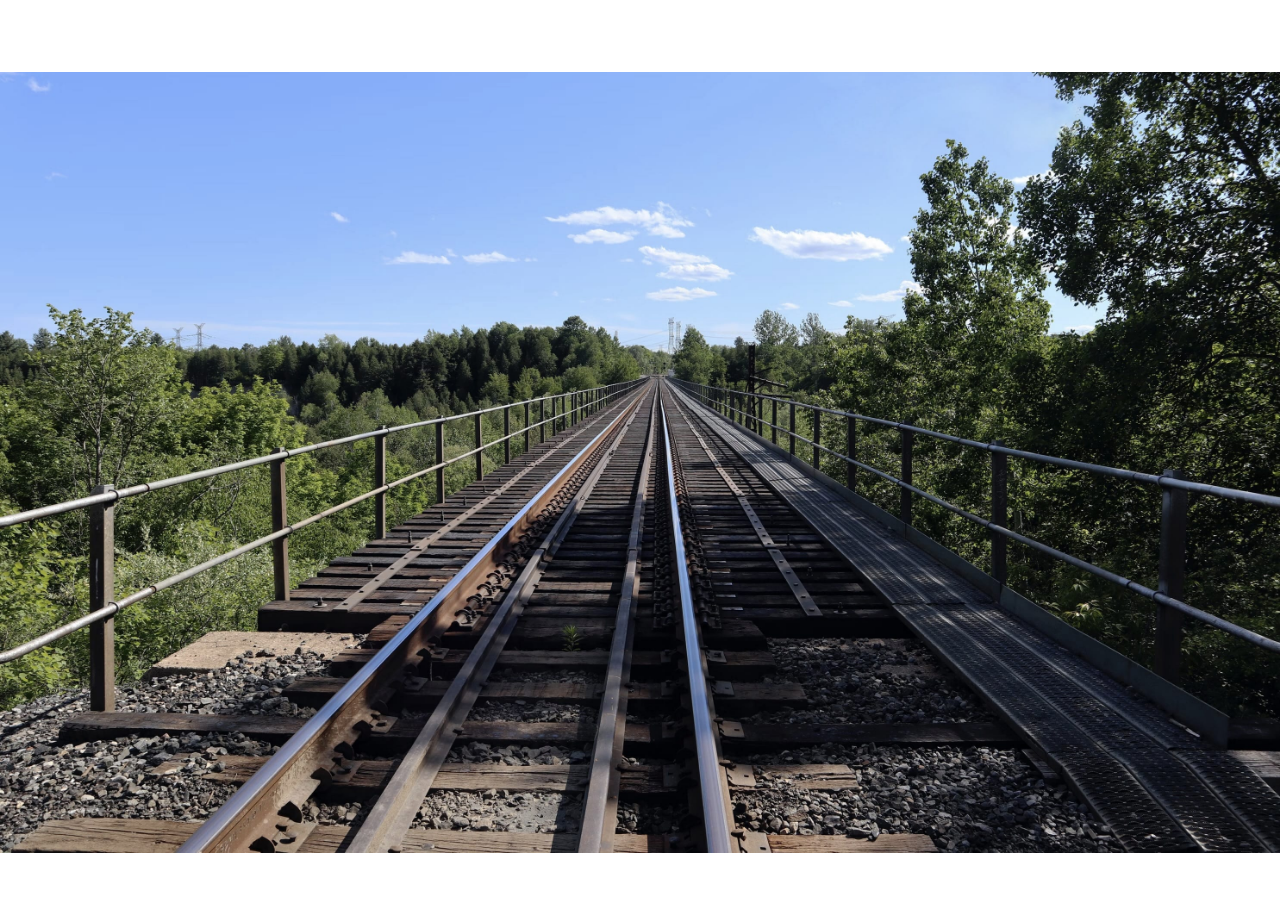
==== index.html @ 9d089712 "tickethack frontend" ====
<!DOCTYPE html>
<html lang="en">
<head>
    <meta charset="UTF-8">
    <meta name="viewport" content="width=device-width, initial-scale=1.0">
    <title>Tickethack</title>
    <link rel="stylesheet" href="style.css">
</head>
<body>

<div id="header"> </div>



    
</body>
</html>
---- style.css ----
body {
    margin: 0px;
    padding: 0px;
    background-image: url('./images/background.jpg');
    
   background-size: 100%;
  max-width: 100%;
  
    background-repeat:no-repeat;
    background-position:fixed;
    display: grid;
}

#header {
    background-color: white;
    width: 100%;
    height: 70px;
    border: 1px solid white
}
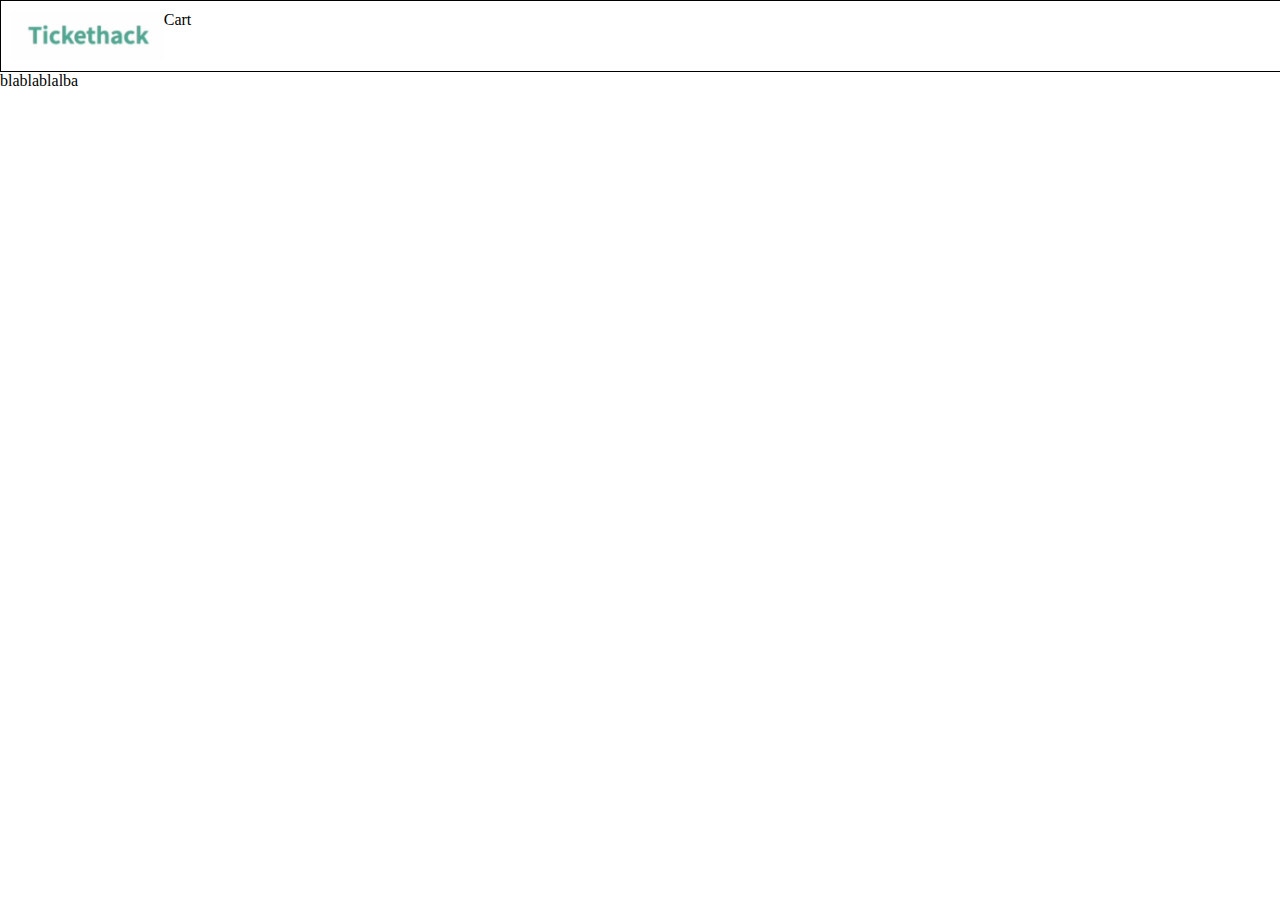
==== commit 0d902c7c: "main problem" ====
--- a/index.html
+++ b/index.html
@@ -8,8 +8,18 @@
 </head>
 <body>
 
-<div id="header"> </div>
+<div id="header">
+<img src="images/logo.png" id="logo"> 
 
+Cart
+
+
+</div>
+
+<div id="container">
+
+    blablablalba
+</div>
 
 
     
--- a/style.css
+++ b/style.css
@@ -1,19 +1,39 @@
 body {
-    margin: 0px;
-    padding: 0px;
-    background-image: url('./images/background.jpg');
-    
-   background-size: 100%;
-  max-width: 100%;
-  
-    background-repeat:no-repeat;
-    background-position:fixed;
-    display: grid;
+  margin: 0px;
+  padding: 0px;
 }
 
 #header {
-    background-color: white;
-    width: 100%;
-    height: 70px;
-    border: 1px solid white
-}+  background-color: white;
+  width: 100%;
+  height: 50px;
+  border: 1px solid black;
+  padding: 10px;
+  display: flex;
+  align-items: left;
+
+
+
+
+  
+
+
+}
+
+#logo {
+
+    
+  
+}
+
+#container {
+  /* background-image: url('./images/background.jpg');
+    height: 1080px;
+    width: 1080px;
+  
+ 
+    background-size: contain;
+    background-repeat: no-repeat;
+    background-position: center center;
+    background-attachment: fixed; */
+}
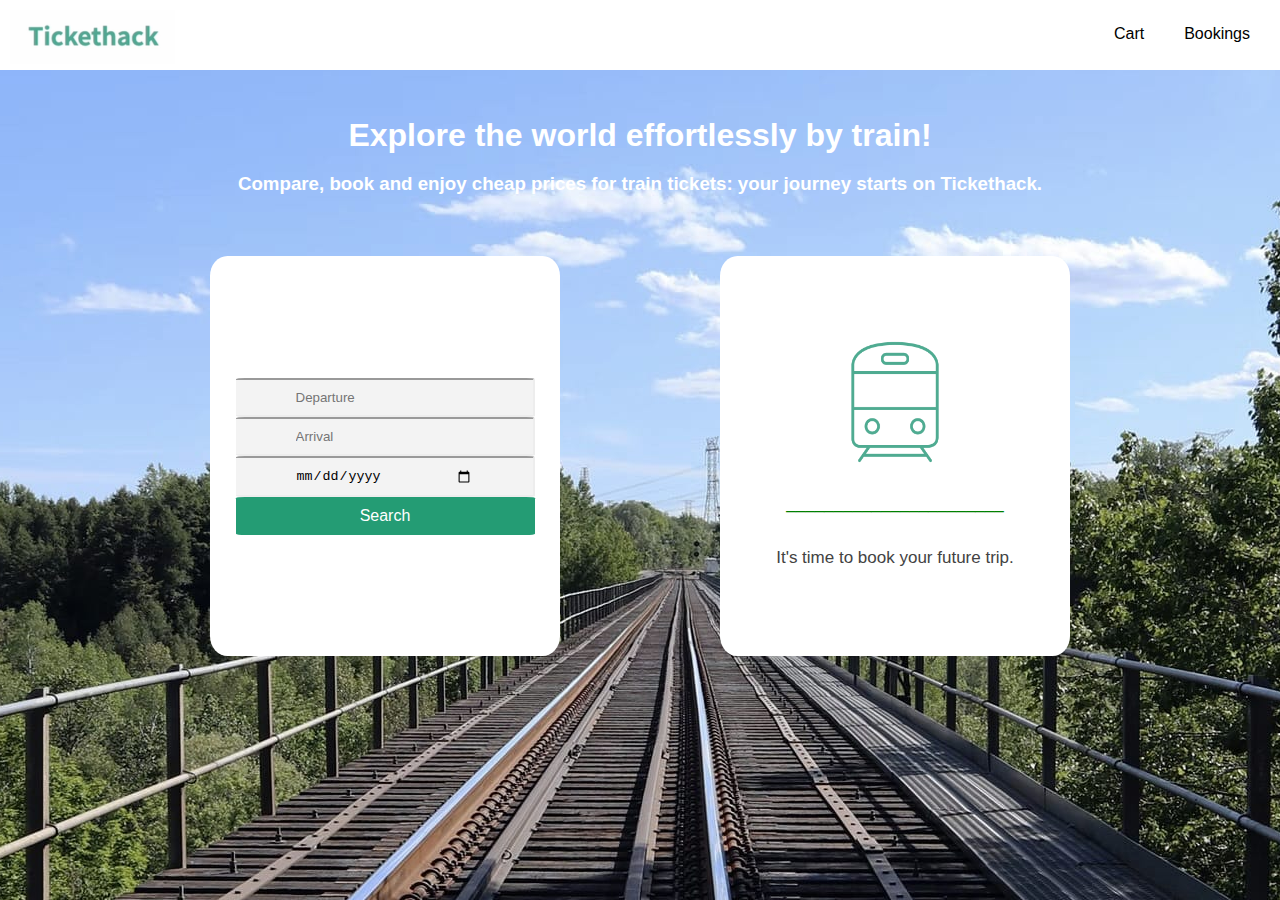
==== commit 70033712: "Amélioriation du front end" ====
--- a/index.html
+++ b/index.html
@@ -9,16 +9,39 @@
 <body>
 
 <div id="header">
-<img src="images/logo.png" id="logo"> 
 
-Cart
-
-
+    <a href="index.html">
+<img src="images/logo.png" id="logo" href="index.html"> </a>
+<div id="buttons">
+<a href="cart.html">Cart</a>&nbsp;&nbsp;&nbsp;&nbsp;&nbsp;&nbsp;&nbsp;&nbsp;
+<a href="bookings.html">Bookings</a>
+</div>
 </div>
 
 <div id="container">
+    <div id="maintext">
+    <h1>Explore the world effortlessly by train!</h1>
+    <h3>Compare, book and enjoy cheap prices for train tickets: your journey starts on Tickethack.</h1></div>
 
-    blablablalba
+<div id="blocks">
+<div id="row"><div class="forms">
+   <input type="text" placeholder="Departure" class="form">
+   <input type="text" placeholder="Arrival" class="form">
+   <input type="date" class="form">
+   <button type="button" class="searchbutton">Search</button>
+</div></div>
+
+<div id="row">
+   <img src="images/train.png" class="trainimage">
+    
+   <p class="line">_______________________</p><p>It's time to book your future trip.</p>
+</div>
+</div>
+
+
+
+
+
 </div>
 
 
--- a/style.css
+++ b/style.css
@@ -1,32 +1,52 @@
 body {
   margin: 0px;
   padding: 0px;
+  background-color: rgb(144, 218, 255);
+  background-image: url('./images/background.jpg');
+   
+  /* /* /* background-size: 300vh; */
+  
+  background-repeat: no-repeat;
+  background-position: center -300px;
+  
+  
+
 }
 
 #header {
   background-color: white;
   width: 100%;
   height: 50px;
-  border: 1px solid black;
+  /* border: 1px solid black; */
   padding: 10px;
   display: flex;
   align-items: left;
+  justify-content: space-between;
+}
 
-
-
-
-  
-
-
+a {
+  color: black;
+  font-style: normal;
+  text-decoration: none;
 }
 
 #logo {
+  max-width: 50%;
+}
 
-    
-  
+#buttons {
+  margin-top: 15px;
+  margin-right: 40px;
+  font-family: Arial, Helvetica, sans-serif;
 }
 
 #container {
+  display: flex;
+  align-items: center;
+  justify-content: center;
+  flex-direction: column;
+
+  
   /* background-image: url('./images/background.jpg');
     height: 1080px;
     width: 1080px;
@@ -37,3 +57,91 @@
     background-position: center center;
     background-attachment: fixed; */
 }
+
+#maintext {
+  color: white;
+  font-family: Arial, Helvetica, sans-serif;
+  display: flex;
+  flex-direction: column;
+  justify-content: center;
+  align-items: center;
+  margin-top: 40px;
+  line-height: 50%;
+}
+
+#row {
+    margin-top: 50px;
+    margin-left: 80px;
+    margin-right: 80px;
+    min-height: 400px;
+    min-width: 350px;
+    background-color: white;
+    border-radius: 5%;
+    display: flex;
+    justify-content: center;
+    flex-direction: column;
+    align-items: center;
+}
+
+#blocks {
+    
+    display: flex;
+    justify-content: space-between;
+
+}
+
+.trainimage {
+   
+    height: 150px;
+    width: 140px;
+}
+
+p {
+    font-family: Arial, Helvetica, sans-serif;
+    font-size: 17px;
+    color: rgb(67, 67, 67);
+}
+
+.line {
+    color: green;
+}
+
+.searchbutton {
+    background-color: #249c74; /* Green */
+    border: none;
+    color: white;
+    padding: 10px 110px;
+    text-align: center;
+    text-decoration: none;
+    display: inline-block;
+    font-size: 16px;
+    border-radius: 3%;
+    cursor: pointer;
+}
+
+/* .searchbutton {
+    transition-duration: 0.4s;
+  }
+  
+  .searchbutton:hover {
+    background-color: #adf6ad; /* Green */
+
+    .form{
+        background-color: rgb(243, 243, 243);
+       border-color: rgb(237, 237, 237);
+       border-left: #249c74;
+        
+        padding: 10px 60px;
+     
+        text-decoration: none;
+        text-align: left;
+   
+        
+        border-radius: 3%;
+        
+    }
+
+.forms {
+    display:flex;
+    flex-direction: column;
+}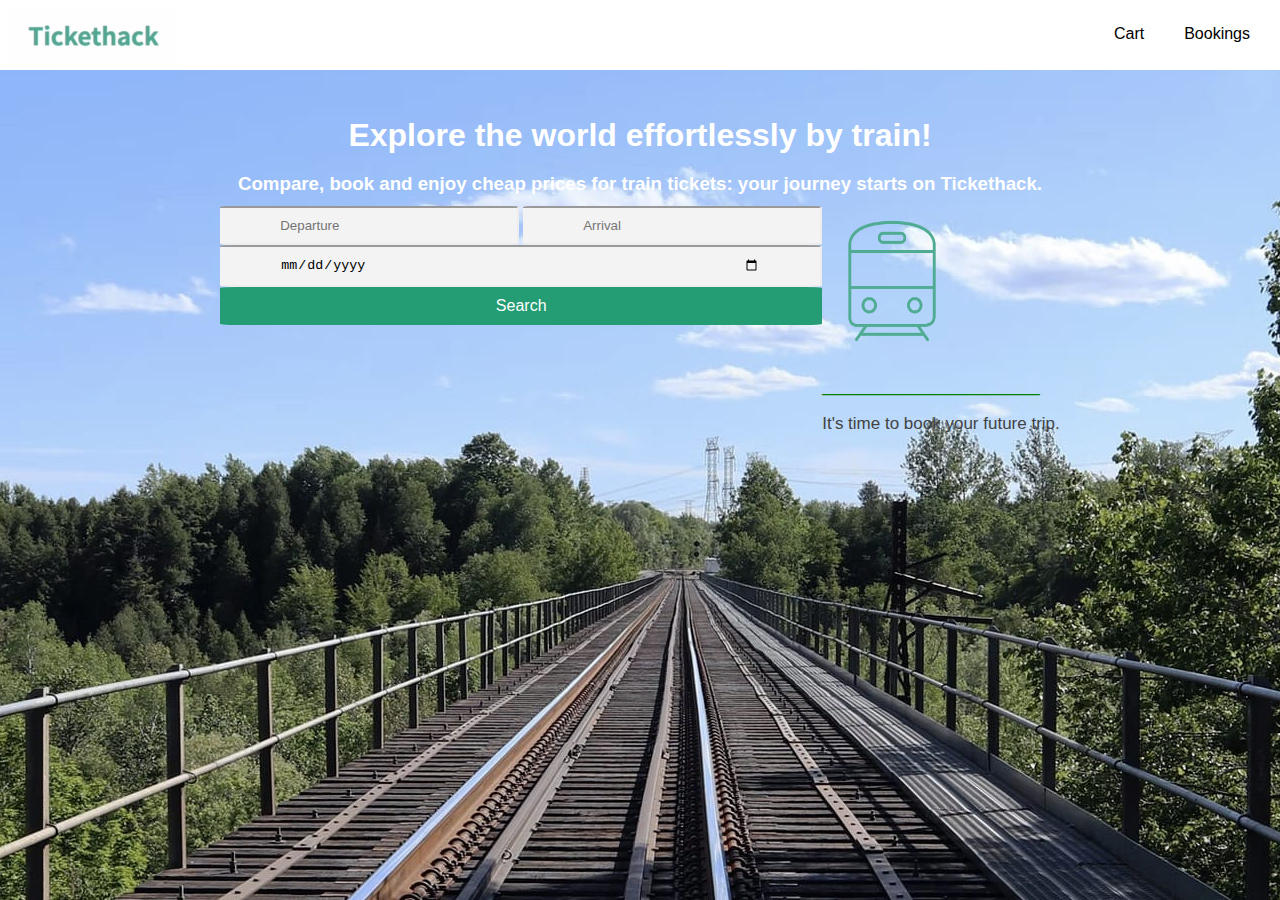
==== commit ac0a72b8: "frontend v2" ====
--- a/index.html
+++ b/index.html
@@ -24,19 +24,21 @@
     <h3>Compare, book and enjoy cheap prices for train tickets: your journey starts on Tickethack.</h1></div>
 
 <div id="blocks">
-<div id="row"><div class="forms">
-   <input type="text" placeholder="Departure" class="form">
-   <input type="text" placeholder="Arrival" class="form">
-   <input type="date" class="form">
+<div class="row forms">
+   <div id="arrdep"><input type="text" placeholder="Departure" class="form">
+   <input type="text" placeholder="Arrival" class="form"></div>
+   <input type="date" class="form" placeholder="">
    <button type="button" class="searchbutton">Search</button>
-</div></div>
+</div>
 
-<div id="row">
+<div class="row">
    <img src="images/train.png" class="trainimage">
     
    <p class="line">_______________________</p><p>It's time to book your future trip.</p>
 </div>
 </div>
+
+
 
 
 
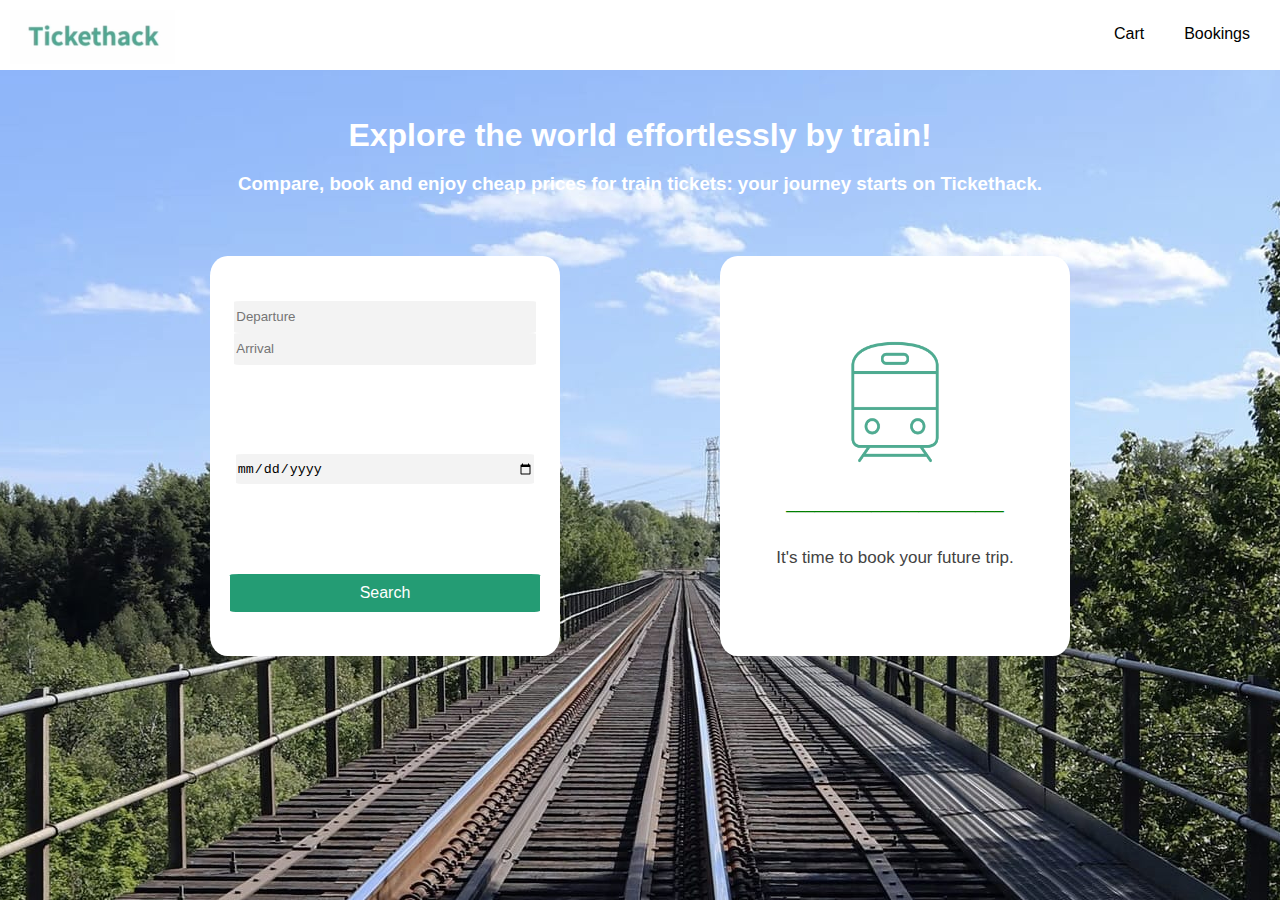
==== commit c25bc4e2: "front end v3" ====
--- a/index.html
+++ b/index.html
@@ -25,17 +25,29 @@
 
 <div id="blocks">
 <div class="row forms">
-   <div id="arrdep"><input type="text" placeholder="Departure" class="form">
-   <input type="text" placeholder="Arrival" class="form"></div>
-   <input type="date" class="form" placeholder="">
+   <div id="arrdep"><input type="text" placeholder="Departure" class="departure form">
+   <input type="text" placeholder="Arrival" class="arrival form"></div>
+   <input type="date" class="form datevalue" placeholder="">
    <button type="button" class="searchbutton">Search</button>
 </div>
 
-<div class="row">
+<div class="row"><div class="scroll"><div class="listing">
+
+   
    <img src="images/train.png" class="trainimage">
     
    <p class="line">_______________________</p><p>It's time to book your future trip.</p>
+
+
 </div>
+
+
+
+</div></div>
+
+
+
+  </div>
 </div>
 
 
@@ -47,6 +59,6 @@
 </div>
 
 
-    
+<script src="script.js"></script>
 </body>
 </html>--- a/style.css
+++ b/style.css
@@ -2,15 +2,12 @@
   margin: 0px;
   padding: 0px;
   background-color: rgb(144, 218, 255);
-  background-image: url('./images/background.jpg');
-   
+  background-image: url("./images/background.jpg");
+
   /* /* /* background-size: 300vh; */
-  
+
   background-repeat: no-repeat;
   background-position: center -300px;
-  
-  
-
 }
 
 #header {
@@ -46,7 +43,6 @@
   justify-content: center;
   flex-direction: column;
 
-  
   /* background-image: url('./images/background.jpg');
     height: 1080px;
     width: 1080px;
@@ -69,79 +65,124 @@
   line-height: 50%;
 }
 
-#row {
-    margin-top: 50px;
-    margin-left: 80px;
-    margin-right: 80px;
-    min-height: 400px;
-    min-width: 350px;
-    background-color: white;
-    border-radius: 5%;
-    display: flex;
-    justify-content: center;
-    flex-direction: column;
-    align-items: center;
+.row {
+  margin-top: 50px;
+  margin-left: 80px;
+  margin-right: 80px;
+  min-height: 400px;
+  max-height: 400px;
+  min-width: 350px;
+  background-color: white;
+  border-radius: 5%;
+  display: flex;
+  justify-content: center;
+  flex-direction: column;
+  align-items: center;
+  overflow: hidden;
 }
 
 #blocks {
-    
-    display: flex;
-    justify-content: space-between;
-
+  display: flex;
+  justify-content: space-between;
 }
 
 .trainimage {
-   
-    height: 150px;
-    width: 140px;
+  height: 150px;
+  width: 140px;
 }
 
 p {
-    font-family: Arial, Helvetica, sans-serif;
-    font-size: 17px;
-    color: rgb(67, 67, 67);
+  font-family: Arial, Helvetica, sans-serif;
+  font-size: 17px;
+  color: rgb(67, 67, 67);
 }
 
 .line {
-    color: green;
+  color: green;
 }
 
 .searchbutton {
-    background-color: #249c74; /* Green */
-    border: none;
-    color: white;
-    padding: 10px 110px;
-    text-align: center;
-    text-decoration: none;
-    display: inline-block;
-    font-size: 16px;
-    border-radius: 3%;
-    cursor: pointer;
+  background-color: #249c74; 
+  border: none;
+  color: white;
+  padding: 10px 130px;
+  text-align: center;
+  text-decoration: none;
+  display: inline-block;
+  font-size: 16px;
+  border-radius: 3%;
+  cursor: pointer;
 }
 
-/* .searchbutton {
-    transition-duration: 0.4s;
-  }
-  
-  .searchbutton:hover {
-    background-color: #adf6ad; /* Green */
 
-    .form{
-        background-color: rgb(243, 243, 243);
-       border-color: rgb(237, 237, 237);
-       border-left: #249c74;
-        
-        padding: 10px 60px;
-     
-        text-decoration: none;
-        text-align: left;
-   
-        
-        border-radius: 3%;
-        
-    }
+.form {
+  background-color: rgb(243, 243, 243);
+  border-color: rgb(237, 237, 237);
+  border-style: inherit;
+
+  height: 30px;
+  width: 85%;
+
+  text-decoration: none;
+  text-align: left;
+
+  border-radius: 3%;
+}
 
 .forms {
-    display:flex;
-    flex-direction: column;
+  display: flex;
+  flex-direction: column;
+  justify-content: space-around;
+}
+
+#arrdep {
+  display: flex;
+  flex-direction: column;
+  align-items: center;
+  width: 100%;
+}
+
+.form:hover {
+  background-color: rgb(207, 207, 207);
+}
+
+.listing {
+  display: flex;
+  flex-direction: column;
+  align-items: center;
+}
+
+.tickets {
+  height: 50px;
+  width: 300px;
+  background-color: rgb(241, 234, 224);
+  border-radius: 5%;
+  margin: 10px;
+  display: flex;
+  justify-content: space-around;
+  align-items: center;
+}
+
+.scroll {
+  
+        padding: 15px;
+        overflow-y: auto;
+        max-height: 100%;
+       
+}
+
+.bookticket {
+  background-color: #249c74; 
+  border: none;
+  color: white;
+  padding: 10px 20px;
+ 
+  text-decoration: none;
+
+  
+  font-size: 16px;
+  border-radius: 3%;
+  cursor: pointer;
+  height: 40px;
+  border-radius: 5%;
 }